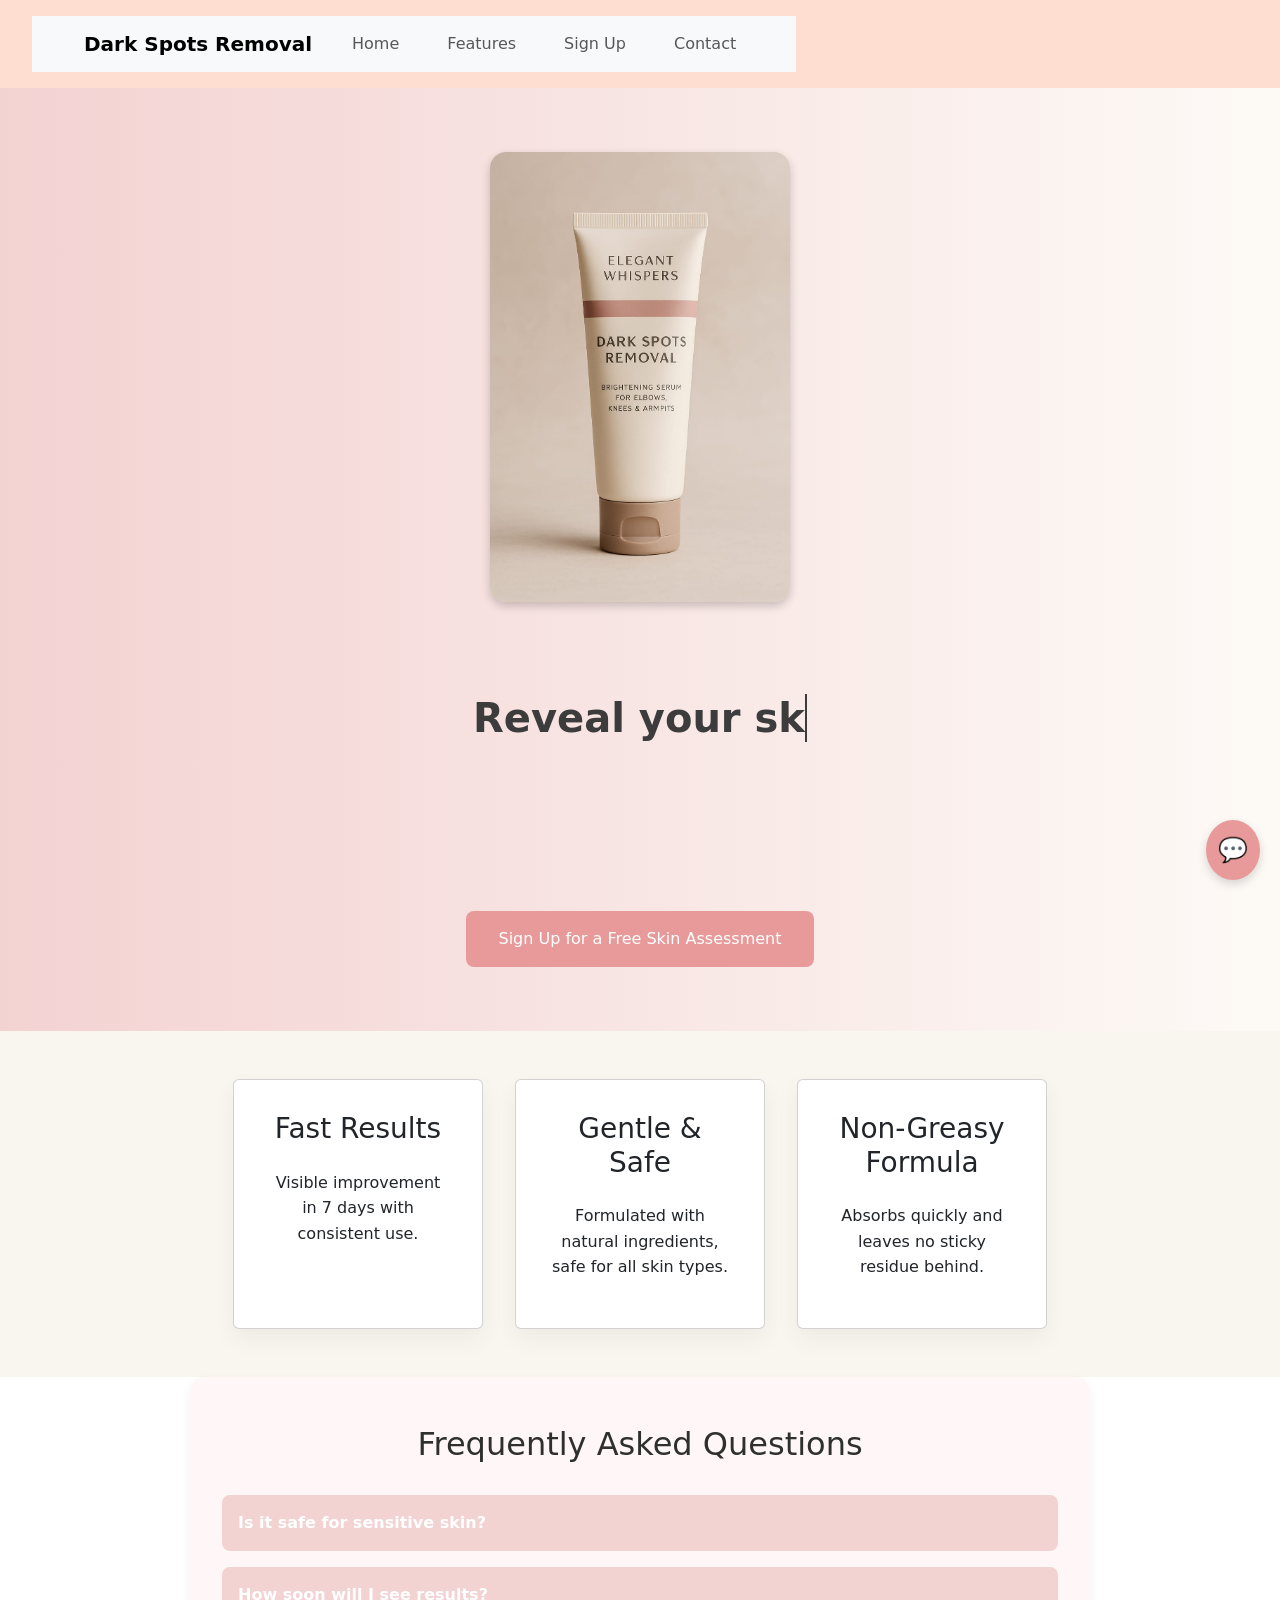
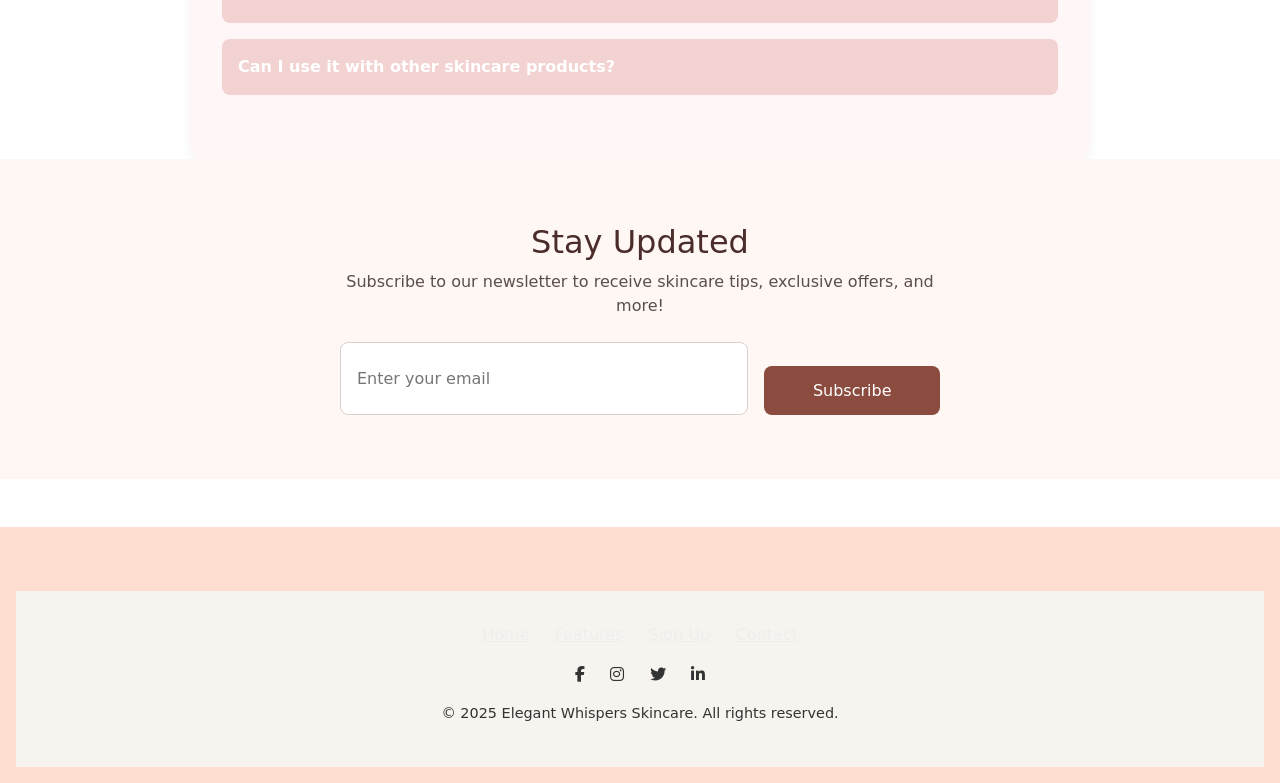
==== index.html @ 4cd81571 "Completed" ====
<!DOCTYPE html>
<html lang="en">
<head>
  <meta charset="UTF-8" />
  <meta name="viewport" content="width=device-width, initial-scale=1.0"/>
  <title>Dark Spots Removal</title>
  <link rel="stylesheet" href="style.css">
  <link rel="stylesheet" href="https://cdnjs.cloudflare.com/ajax/libs/font-awesome/6.5.0/css/all.min.css">
  <!-- Animate on Scroll CSS -->
  <link href="https://unpkg.com/aos@2.3.1/dist/aos.css" rel="stylesheet" />
  <!-- Bootstrap CSS -->
  <link href="https://cdn.jsdelivr.net/npm/bootstrap@5.3.0/dist/css/bootstrap.min.css" rel="stylesheet">
  <meta name="description" content="Fade dark spots on elbows, knees, and armpits in just 7 days with our natural, dermatologist-tested serum." />
<meta name="keywords" content="dark spot removal, skincare, serum, hyperpigmentation, natural ingredients" />
<meta name="author" content="Elegant Whispers" />
<meta property="og:title" content="Dark Spots Removal by Elegant Whispers" />
<meta property="og:description" content="Reveal your skin's natural glow in just 7 days." />
<meta property="og:image" content="path-to-your-product-image.jpg" />
<meta property="og:type" content="website" />
</head>
<body>

  <header>
    <nav class="navbar navbar-expand-lg navbar-light bg-light px-4">
  <div class="container-fluid">
    
    <!-- Left: Brand name -->
    <a class="navbar-brand fw-bold" href="#">Dark Spots Removal</a>

    <!-- Right: Hamburger -->
    <button class="navbar-toggler" type="button" data-bs-toggle="collapse" data-bs-target="#navbarNav">
      <span class="navbar-toggler-icon"></span>
    </button>

    <!-- Collapsible nav links -->
    <div class="collapse navbar-collapse justify-content-end" id="navbarNav">
      <ul class="navbar-nav">
        <li class="nav-item"><a class="nav-link" href="index.html">Home</a></li>
        <li class="nav-item"><a class="nav-link" href="features.html">Features</a></li>
        <li class="nav-item"><a class="nav-link" href="sign-up.html">Sign Up</a></li>
        <li class="nav-item"><a class="nav-link" href="contact.html">Contact</a></li>
      </ul>
    </div>

  </div>
</nav>
  </header>

  <section class="hero">
  <img src="serum-tube.jpg" alt="Dark Spots Removal Serum" style="max-width: 300px; border-radius: 1rem; box-shadow: 0 4px 10px rgba(0,0,0,0.2); margin-bottom: 1.5rem;" />
  <div class="typing-container">
  <h2 class="typing-text" id="typing-text">Reveal Your Skin's Natural Glow</h2>
  </div>
  <p data-aos="fade-up">Our gentle, dermatologist-tested formula fades dark spots on elbows, knees, and armpits in just 7 days.</p>
  <button onclick="location.href='sign-up.html'" data-aos="fade-up">Sign Up for a Free Skin Assessment</button>
</section>

  <section class="features">
    <div class="card" data-aos="fade-up">
      <h3>Fast Results</h3>
      <p>Visible improvement in 7 days with consistent use.</p>
    </div>
    <div class="card" data-aos="fade-up">
      <h3>Gentle & Safe</h3>
      <p>Formulated with natural ingredients, safe for all skin types.</p>
    </div>
    <div class="card" data-aos="fade-up">
      <h3>Non-Greasy Formula</h3>
      <p>Absorbs quickly and leaves no sticky residue behind.</p>
    </div>
  </section>

  <section class="faq">
  <h2 data-aos="fade-up">Frequently Asked Questions</h2>
  <div class="faq-item" data-aos="fade-up">
    <button class="faq-question">Is it safe for sensitive skin?</button>
    <div class="faq-answer">
      <p>Yes, our formula is dermatologist-tested and made with natural ingredients, making it safe for all skin types including sensitive skin.</p>
    </div>
  </div>
  <div class="faq-item" data-aos="fade-up">
    <button class="faq-question">How soon will I see results?</button>
    <div class="faq-answer">
      <p>Most users see visible improvements within 7 days of consistent application.</p>
    </div>
  </div>
  <div class="faq-item" data-aos="fade-up">
    <button class="faq-question">Can I use it with other skincare products?</button>
    <div class="faq-answer">
      <p>Absolutely! It layers well with moisturizers, sunscreens, and other skincare treatments.</p>
    </div>
  </div>
</section>

<!-- Newsletter Subscription Section -->
<section class="newsletter-section">
  <div class="newsletter-container" data-aos="fade-up">
    <h2 data-aos="fade-up">Stay Updated</h2>
    <p data-aos="fade-up">Subscribe to our newsletter to receive skincare tips, exclusive offers, and more!</p>
    <form class="newsletter-form">
      <input type="email" placeholder="Enter your email" required>
      <button type="submit" data-aos="fade-up">Subscribe</button>
    </form>
  </div>
</section>

  <footer>
    <footer style="background-color: #f7f3ef; color: #333; padding: 2rem 1rem; text-align: center;">
  <div style="margin-bottom: 1rem;">
    <a href="index.html" style="color: #eee; margin: 0 10px;">Home</a>
    <a href="features.html" style="color: #eee; margin: 0 10px;">Features</a>
    <a href="sign-up.html" style="color: #eee; margin: 0 10px;">Sign Up</a>
    <a href="contact.html" style="color: #eee; margin: 0 10px;">Contact</a>
  </div>

  <!-- Social Media Icons -->
  <div style="margin-bottom: 1rem;">
    <a href="#" style="color: #333; margin: 0 10px;"><i class="fab fa-facebook-f"></i></a>
    <a href="#" style="color: #333; margin: 0 10px;"><i class="fab fa-instagram"></i></a>
    <a href="#" style="color: #333; margin: 0 10px;"><i class="fab fa-twitter"></i></a>
    <a href="#" style="color: #333; margin: 0 10px;"><i class="fab fa-linkedin-in"></i></a>
  </div>

  <p style="font-size: 0.9rem;">&copy; 2025 Elegant Whispers Skincare. All rights reserved.</p>
</footer>
  </footer>

  <!-- Chatbot UI -->
<div id="chatbot-container">
  <div id="chatbot-icon" onclick="toggleChatbot()">💬</div>
  <div id="chatbot-window">
    <div id="chatbot-header">Ask Us Anything!</div>
    <div id="chatbot-messages"></div>
    <input type="text" id="chatbot-input" placeholder="Type your question..." onkeydown="handleChat(event)">
  </div>
</div>
<!-- Back to Top Button -->
<button id="backToTop" title="Go to top">↑</button>
  
  <script src="script.js"></script>
  <!-- AOS JS -->
<script src="https://unpkg.com/aos@2.3.1/dist/aos.js"></script>
<script>
  AOS.init();
</script>
<script>
  document.addEventListener("DOMContentLoaded", function () {
    const messages = [
      "Reveal your skin's natural glow",
      "Say goodbye to dark spots",
      "Hello to even-toned skin"
    ];
    const typingElement = document.getElementById("typing-text");
    let messageIndex = 0;
    let charIndex = 0;
    let isDeleting = false;

    function typeEffect() {
      const currentMessage = messages[messageIndex];
      const visibleText = currentMessage.substring(0, charIndex);
      typingElement.textContent = visibleText;

      if (!isDeleting && charIndex < currentMessage.length) {
        charIndex++;
        setTimeout(typeEffect, 100);
      } else if (isDeleting && charIndex > 0) {
        charIndex--;
        setTimeout(typeEffect, 60);
      } else {
        if (!isDeleting) {
          isDeleting = true;
          setTimeout(typeEffect, 1000); // Wait before deleting
        } else {
          isDeleting = false;
          messageIndex = (messageIndex + 1) % messages.length;
          setTimeout(typeEffect, 300);
        }
      }
    }

    typeEffect();
  });
</script>

<script>// Show button after scrolling 100px
window.onscroll = function () {
  const btn = document.getElementById("backToTop");
  if (document.body.scrollTop > 100 || document.documentElement.scrollTop > 100) {
    btn.style.display = "block";
  } else {
    btn.style.display = "none";
  }
};

// Scroll to top smoothly on click
document.getElementById("backToTop").addEventListener("click", function () {
  window.scrollTo({
    top: 0,
    behavior: 'smooth'
  });
});</script>

<!-- Bootstrap JS -->
<script src="https://cdn.jsdelivr.net/npm/bootstrap@5.3.0/dist/js/bootstrap.bundle.min.js"></script>


</body>
</html>
---- style.css ----
body {
      font-family: Arial, sans-serif;
      margin: 0;
      padding: 0;
      background-color: #fdfaf6;
      color: #333;
    }

    header {
      background-color: #f1e9dc;
      padding: 60px 20px;
      text-align: center;
    }

    header h1 {
      font-size: 36px;
      margin-bottom: 10px;
    }

    header p {
      font-size: 18px;
      margin-bottom: 20px;
      max-width: 600px;
      margin-left: auto;
      margin-right: auto;
    }

    .cta-button {
      background-color: #bfa181;
      color: white;
      padding: 12px 24px;
      border: none;
      border-radius: 6px;
      font-size: 16px;
      cursor: pointer;
      text-decoration: none;
    }

    .overview {
      display: flex;
      flex-wrap: wrap;
      align-items: center;
      padding: 40px 20px;
      background-color: #fff;
    }

    .overview-text {
      flex: 1;
      padding: 20px;
    }

    .overview-image {
      flex: 1;
      padding: 20px;
    }

    .overview-image img {
      width: 100%;
      max-width: 400px;
      border-radius: 10px;
    }

    .features {
      padding: 40px 20px;
      background-color: #f9f5ef;
    }

    .features h2 {
      text-align: center;
      margin-bottom: 30px;
    }

    .feature-cards {
      display: flex;
      flex-wrap: wrap;
      justify-content: center;
      gap: 20px;
    }

    .card {
      background-color: white;
      border: 1px solid #e6e2dc;
      border-radius: 8px;
      padding: 20px;
      max-width: 250px;
      text-align: center;
      transition: box-shadow 0.3s;
    }

    .card:hover {
      box-shadow: 0 0 10px rgba(0, 0, 0, 0.1);
    }

    .card a {
      color: #bfa181;
      text-decoration: none;
      font-weight: bold;
    }

    footer {
      background-color: #f1e9dc;
      text-align: center;
      padding: 30px 20px;
    }

    footer p {
      margin-bottom: 10px;
    }

    /* index.html styles */
    :root {
      --background: #fdfaf6;
      --rose: #f3d2d2;
      --taupe: #c9b9a6;
      --charcoal: #2f2f2f;
      --coral: #e89a9a;
      --coral-dark: #d47c7c;
    }

    body {
      margin: 0;
      font-family: 'Segoe UI', sans-serif;
      background: var(--background);
      color: var(--charcoal);
    }

    header {
      background: var(--rose);
      padding: 1rem 2rem;
      display: flex;
      justify-content: space-between;
      align-items: center;
    }

    header h1 {
      font-size: 1.8rem;
      margin: 0;
    }

    nav a {
      margin-left: 1.5rem;
      text-decoration: none;
      color: var(--charcoal);
      font-weight: bold;
    }

    .hero {
      background: linear-gradient(to right, #f3d2d2, #fdfaf6);
      text-align: center;
      padding: 4rem 2rem;
    }

    .hero h2 {
      font-size: 2.5rem;
      margin-bottom: 1rem;
    }

    .hero p {
      font-size: 1.1rem;
      max-width: 600px;
      margin: auto;
    }

    .hero button {
      margin-top: 2rem;
      padding: 1rem 2rem;
      background: var(--coral);
      border: none;
      border-radius: 8px;
      color: white;
      font-size: 1rem;
      cursor: pointer;
      transition: background 0.3s;
    }

    .hero button:hover {
      background: var(--coral-dark);
    }

    .features {
      display: flex;
      justify-content: center;
      flex-wrap: wrap;
      padding: 3rem 2rem;
      gap: 2rem;
    }

    .card {
      background: white;
      width: 280px;
      padding: 1.5rem;
      border-radius: 15px;
      box-shadow: 0 4px 12px rgba(0,0,0,0.1);
      transition: transform 0.3s ease, box-shadow 0.3s ease;
      cursor: pointer;
    }

    .card:hover {
      transform: scale(1.05);
      box-shadow: 0 8px 20px rgba(0,0,0,0.15);
    }

    .card h3 {
      margin-top: 0;
    }

    footer {
      background: var(--taupe);
      color: white;
      text-align: center;
      padding: 2rem;
      margin-top: 4rem;
    }

    .cta-link {
      display: block;
      margin-top: 1rem;
      color: white;
      text-decoration: underline;
    }

    body::before {
  content: "";
  position: absolute;
  top: -100px;
  right: -100px;
  width: 200px;
  height: 200px;
  background: var(--rose);
  border-radius: 50%;
  z-index: -1;
  opacity: 0.2;
}

.faq {
  padding: 3rem 2rem;
  background: #fff7f7;
  max-width: 900px;
  margin: auto;
  border-radius: 15px;
  box-shadow: 0 4px 12px rgba(0,0,0,0.05);
}

.faq h2 {
  text-align: center;
  margin-bottom: 2rem;
  color: var(--charcoal);
}

.faq-item {
  margin-bottom: 1rem;
}

.faq-question {
  width: 100%;
  text-align: left;
  background: var(--rose);
  border: none;
  padding: 1rem;
  font-size: 1rem;
  font-weight: bold;
  cursor: pointer;
  border-radius: 8px;
  transition: background 0.3s ease;
}

.faq-question:hover {
  background: var(--coral);
  color: white;
}

.faq-answer {
  max-height: 0;
  overflow: hidden;
  transition: max-height 0.4s ease;
  background: #fff;
  padding: 0 1rem;
  border-left: 3px solid var(--coral);
}

.faq-answer p {
  margin: 0.5rem 0;
  color: var(--charcoal);
}

/* contact.html styles */
:root {
      --background: #fdfaf6;
      --rose: #f3d2d2;
      --taupe: #c9b9a6;
      --charcoal: #2f2f2f;
      --coral: #e89a9a;
      --coral-dark: #d47c7c;
    }

    body {
      margin: 0;
      font-family: 'Segoe UI', sans-serif;
      background: var(--background);
      color: var(--charcoal);
    }

    header {
      background: var(--rose);
      padding: 1rem 2rem;
      display: flex;
      justify-content: space-between;
      align-items: center;
    }

    header h1 {
      font-size: 1.8rem;
      margin: 0;
    }

    nav a {
      margin-left: 1.5rem;
      text-decoration: none;
      color: var(--charcoal);
      font-weight: bold;
    }

    .contact-section {
      padding: 3rem 2rem;
      max-width: 600px;
      margin: auto;
      background: white;
      border-radius: 12px;
      box-shadow: 0 4px 16px rgba(0,0,0,0.1);
      margin-top: 4rem;
      animation: fadeIn 0.8s ease forwards;
    }

    .contact-section h2 {
      text-align: center;
      margin-bottom: 1.5rem;
    }

    form label {
      display: block;
      margin: 1rem 0 0.3rem;
      font-weight: bold;
    }

    form input, form textarea {
      width: 100%;
      padding: 0.8rem;
      border: 1px solid #ccc;
      border-radius: 8px;
      font-size: 1rem;
    }

    form textarea {
      resize: vertical;
      min-height: 120px;
    }

    button[type="submit"] {
      background: var(--coral);
      color: white;
      border: none;
      padding: 1rem 2rem;
      font-size: 1rem;
      border-radius: 8px;
      cursor: pointer;
      margin-top: 1.5rem;
      transition: background 0.3s;
    }

    button[type="submit"]:hover {
      background: var(--coral-dark);
    }

    .message {
      text-align: center;
      margin-top: 1rem;
      font-weight: bold;
      color: green;
    }

    footer {
      background: var(--taupe);
      color: white;
      text-align: center;
      padding: 2rem;
      margin-top: 4rem;
    }

    @keyframes fadeIn {
      from {
        opacity: 0;
        transform: translateY(20px);
      }
      to {
        opacity: 1;
        transform: translateY(0);
      }
    }

    /* sing-up.html styles */
    :root {
      --background: #fdfaf6;
      --rose: #f3d2d2;
      --taupe: #c9b9a6;
      --charcoal: #2f2f2f;
      --coral: #e89a9a;
      --coral-dark: #d47c7c;
    }

    body {
      margin: 0;
      font-family: 'Segoe UI', sans-serif;
      background: var(--background);
      color: var(--charcoal);
    }

    header {
      background: var(--rose);
      padding: 1rem 2rem;
      display: flex;
      justify-content: space-between;
      align-items: center;
    }

    header h1 {
      font-size: 1.8rem;
      margin: 0;
    }

    nav a {
      margin-left: 1.5rem;
      text-decoration: none;
      color: var(--charcoal);
      font-weight: bold;
    }

    main {
      max-width: 600px;
      margin: 3rem auto;
      background: white;
      padding: 2rem;
      border-radius: 15px;
      box-shadow: 0 8px 20px rgba(0,0,0,0.05);
    }

    .progress-steps {
      display: flex;
      justify-content: space-between;
      margin-bottom: 2rem;
      padding: 1rem;
      border-radius: 10px;
      background: #f9f2f2;
      box-shadow: 0 2px 6px rgba(0,0,0,0.05);
    }

    .step {
      flex: 1;
      text-align: center;
      font-weight: bold;
      color: #aaa;
      position: relative;
    }

    .step.active {
      color: var(--coral-dark);
    }

    .step::before {
      content: '';
      width: 16px;
      height: 16px;
      border-radius: 50%;
      background: #ccc;
      display: block;
      margin: 0 auto 0.5rem;
    }

    .step.active::before {
      background: var(--coral-dark);
    }

    form {
      display: flex;
      flex-direction: column;
    }

    label {
      margin-bottom: 0.5rem;
      font-weight: bold;
    }

    input, textarea {
      padding: 0.8rem;
      margin-bottom: 1.5rem;
      border: 1px solid #ccc;
      border-radius: 8px;
      font-size: 1rem;
    }

    button {
      padding: 1rem;
      background: var(--coral);
      color: white;
      border: none;
      border-radius: 8px;
      font-size: 1rem;
      cursor: pointer;
      transition: background 0.3s;
    }

    button:hover {
      background: var(--coral-dark);
    }

    footer {
      background: var(--taupe);
      color: white;
      text-align: center;
      padding: 2rem;
      margin-top: 4rem;
    }

    .cta-link {
      display: block;
      margin-top: 1rem;
      color: white;
      text-decoration: underline;
    }

    /* features.html styles */
    body {
      font-family: 'Poppins', sans-serif;
      background-color: #fff9f5;
      margin: 0;
      padding: 0;
      color: #333;
    }header {
  background-color: #ffded2;
  padding: 1rem 2rem;
  display: flex;
  justify-content: space-between;
  align-items: center;
}

nav a {
  margin: 0 1rem;
  text-decoration: none;
  color: #5e3a32;
  font-weight: 500;
}

main {
  padding: 3rem 2rem;
  max-width: 1200px;
  margin: auto;
}

h1 {
  font-size: 2.5rem;
  text-align: center;
  margin-bottom: 2rem;
  color: #5e3a32;
}

.features-grid {
  display: grid;
  grid-template-columns: repeat(auto-fit, minmax(250px, 1fr));
  gap: 2rem;
}

.card {
  background-color: #fff;
  border-radius: 1rem;
  padding: 2rem;
  box-shadow: 0 10px 25px rgba(0, 0, 0, 0.05);
  transition: transform 0.3s ease;
  cursor: pointer;
}

.card:hover {
  transform: scale(1.05);
}

.card h2 {
  color: #d66f61;
  font-size: 1.4rem;
}

.card p {
  margin-top: 1rem;
  line-height: 1.6;
}

footer {
  background-color: #ffded2;
  text-align: center;
  padding: 1rem;
  margin-top: 3rem;
  color: #5e3a32;
}

footer a {
  color: #5e3a32;
  text-decoration: underline;
}

/* chatbot style */
  #chatbot-container {
    position: fixed;
    bottom: 20px;
    right: 20px;
    font-family: 'Segoe UI', sans-serif;
    z-index: 9999;
  }

  #chatbot-icon {
    background-color: #e89a9a;
    color: white;
    padding: 12px;
    border-radius: 50%;
    font-size: 24px;
    cursor: pointer;
    box-shadow: 0 4px 10px rgba(0, 0, 0, 0.15);
  }

  #chatbot-window {
    display: none;
    flex-direction: column;
    width: 280px;
    height: 350px;
    background: white;
    border: 1px solid #ccc;
    border-radius: 15px;
    overflow: hidden;
    box-shadow: 0 8px 20px rgba(0, 0, 0, 0.15);
    margin-top: 10px;
  }

  #chatbot-header {
    background-color: #f3d2d2;
    padding: 1rem;
    font-weight: bold;
    text-align: center;
    color: #2f2f2f;
  }

  #chatbot-messages {
    flex-grow: 1;
    padding: 1rem;
    overflow-y: auto;
    font-size: 0.95rem;
  }

  #chatbot-input {
    border: none;
    border-top: 1px solid #eee;
    padding: 0.8rem;
    width: 100%;
    outline: none;
    font-size: 0.95rem;
  }

  .chatbot-bubble {
    background: #f3d2d2;
    margin: 0.3rem 0;
    padding: 0.6rem 1rem;
    border-radius: 10px;
    max-width: 80%;
  }

  .user-msg {
    background: #c9b9a6;
    align-self: flex-end;
    color: white;
  }

  @media (max-width: 768px) {
  header {
    flex-direction: column;
    text-align: center;
  }

  nav a {
    display: block;
    margin: 0.5rem 0;
  }

  .features {
    flex-direction: column;
    align-items: center;
  }

  .hero h2 {
    font-size: 1.8rem;
  }

  .hero p {
    font-size: 1rem;
  }
}



/* typing text CSS */
.typing-container {
  display: flex;
  justify-content: center;
  align-items: center;
  height: 200px; /* Adjust as needed */
  text-align: center;
}

.typing-text {
  font-size: 2.2rem;
  font-weight: bold;
  color: #3c3c3c;
  white-space: nowrap;
  overflow: hidden;
  border-right: 2px solid #3c3c3c;
  width: fit-content;
  animation: blink-caret 0.75s step-end infinite;
}

@keyframes blink-caret {
  from, to {
    border-color: transparent;
  }
  50% {
    border-color: #3c3c3c;
  }
}

/* back to the top */
#backToTop {
 /* Hidden by default */
  position: fixed;
  bottom: 80px;
  right: 30px;
  z-index: 99;
  font-size: 20px;
  background-color: #dbb49c; /* Brand beige-pink */
  color: white;
  border: none;
  outline: none;
  padding: 12px 16px;
  border-radius: 8px;
  cursor: pointer;
  box-shadow: 0 4px 12px rgba(0, 0, 0, 0.2);
  transition: opacity 0.3s ease;
}

#backToTop:hover {
  background-color: #b88b70; /* Slightly darker for hover */
}


  .navbar {
    background-color: #f8f4f0; /* match your soft beige/ivory tone */
  }

  .navbar-nav .nav-link {
    font-weight: 500;
    transition: color 0.3s;
  }

  .navbar-nav .nav-link:hover {
    color: #d4a373; /* match your warm accent color */
  }

  .navbar-brand {
    color: #222;
  }

  /* General fix to prevent horizontal scroll */
body {
  overflow-x: hidden;
}

/* Align navbar items properly on small screens */
@media (max-width: 768px) {
  .navbar-brand {
    font-size: 1.1rem;
    margin-right: auto;
  }

  .navbar-toggler {
    margin-left: auto; /* Push hamburger to right */
    margin-right: 0;
  }

  .navbar-collapse {
    text-align: left;
  }
}

/* Optional: Tweak form width for small screens */
@media (max-width: 576px) {
  form {
    padding: 0 15px;
  }
}

@media (max-width: 768px) {
  .navbar-brand {
    font-size: 1.1rem;
  }

  .navbar-toggler {
    margin-left: auto;
  }

  body {
    overflow-x: hidden;
  }
}

/* Newsletter Section */
.newsletter-section {
  background-color: #fef7f3;
  padding: 4rem 1rem;
  text-align: center;
}

.newsletter-container {
  max-width: 600px;
  margin: auto;
}

.newsletter-container h2 {
  color: #4a2c2a;
  font-size: 2rem;
  margin-bottom: 0.5rem;
}

.newsletter-container p {
  color: #5a4e4c;
  font-size: 1rem;
  margin-bottom: 1.5rem;
}

.newsletter-form {
  display: flex;
  flex-direction: column;
  gap: 1rem;
}

.newsletter-form input {
  padding: 0.8rem 1rem;
  border: 1px solid #d9cfcf;
  border-radius: 8px;
  font-size: 1rem;
}

.newsletter-form button {
  background-color: #8b4c3f;
  color: #fff;
  padding: 0.8rem 1rem;
  border: none;
  border-radius: 8px;
  font-size: 1rem;
  cursor: pointer;
  transition: background-color 0.3s ease;
}

.newsletter-form button:hover {
  background-color: #6f372f;
}

/* Responsive */
@media (min-width: 600px) {
  .newsletter-form {
    flex-direction: row;
    justify-content: center;
  }

  .newsletter-form input {
    width: 70%;
  }

  .newsletter-form button {
    width: 30%;
  }
}
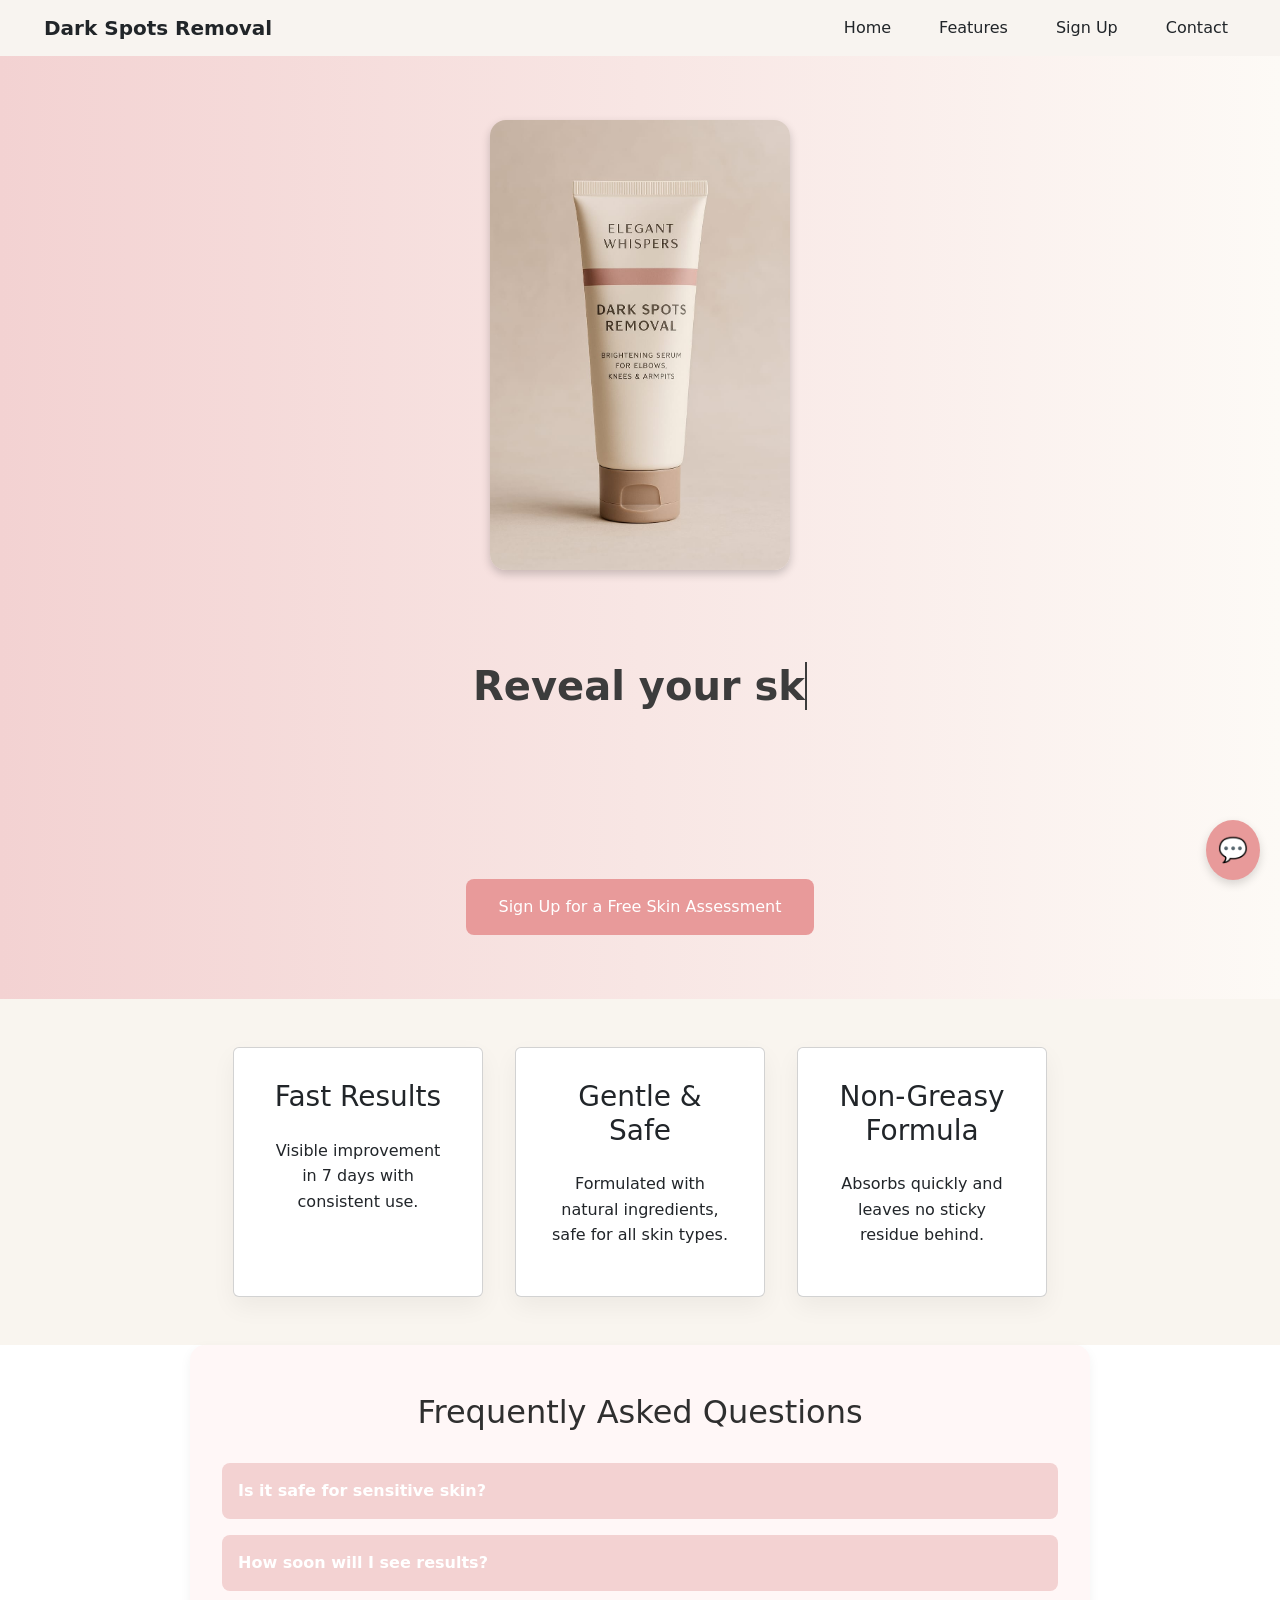
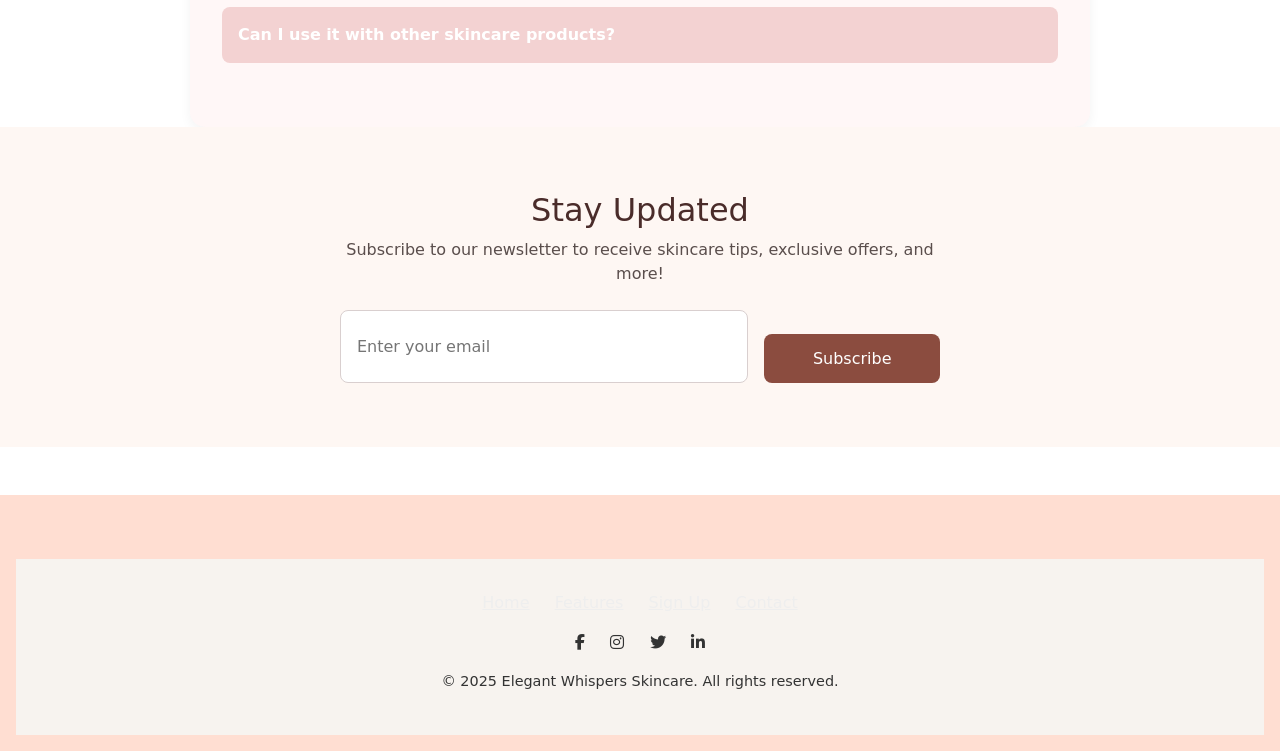
==== commit f0e3d5a9: "Made some changes" ====
--- a/index.html
+++ b/index.html
@@ -20,33 +20,24 @@
 </head>
 <body>
 
-  <header>
-    <nav class="navbar navbar-expand-lg navbar-light bg-light px-4">
-  <div class="container-fluid">
-    
-    <!-- Left: Brand name -->
-    <a class="navbar-brand fw-bold" href="#">Dark Spots Removal</a>
+    <nav class="navbar navbar-expand-lg navbar-light px-3">
+    <div class="container-fluid">
+      <a class="navbar-brand fw-bold text-dark" href="index.html">Dark Spots Removal</a>
+      <button class="navbar-toggler" type="button" data-bs-toggle="collapse" data-bs-target="#navbarMenu" aria-controls="navbarNav" aria-expanded="false" aria-label="Toggle navigation">
+        <span class="navbar-toggler-icon"></span>
+      </button>
+      <div class="collapse navbar-collapse justify-content-end" id="navbarMenu">
+        <ul class="navbar-nav ms-auto">
+          <li class="nav-item"><a class="nav-link text-dark" href="index.html">Home</a></li>
+          <li class="nav-item"><a class="nav-link text-dark" href="features.html">Features</a></li>
+          <li class="nav-item"><a class="nav-link text-dark "href=" sign-up.html">Sign Up</a></li>
+          <li class="nav-item"><a class="nav-link text-dark "href="contact.html">Contact</a></li>
+        </ul>
+      </div>
+    </div>
+  </nav>
 
-    <!-- Right: Hamburger -->
-    <button class="navbar-toggler" type="button" data-bs-toggle="collapse" data-bs-target="#navbarNav">
-      <span class="navbar-toggler-icon"></span>
-    </button>
-
-    <!-- Collapsible nav links -->
-    <div class="collapse navbar-collapse justify-content-end" id="navbarNav">
-      <ul class="navbar-nav">
-        <li class="nav-item"><a class="nav-link" href="index.html">Home</a></li>
-        <li class="nav-item"><a class="nav-link" href="features.html">Features</a></li>
-        <li class="nav-item"><a class="nav-link" href="sign-up.html">Sign Up</a></li>
-        <li class="nav-item"><a class="nav-link" href="contact.html">Contact</a></li>
-      </ul>
-    </div>
-
-  </div>
-</nav>
-  </header>
-
-  <section class="hero">
+  <section class="hero" id="index.html">
   <img src="serum-tube.jpg" alt="Dark Spots Removal Serum" style="max-width: 300px; border-radius: 1rem; box-shadow: 0 4px 10px rgba(0,0,0,0.2); margin-bottom: 1.5rem;" />
   <div class="typing-container">
   <h2 class="typing-text" id="typing-text">Reveal Your Skin's Natural Glow</h2>
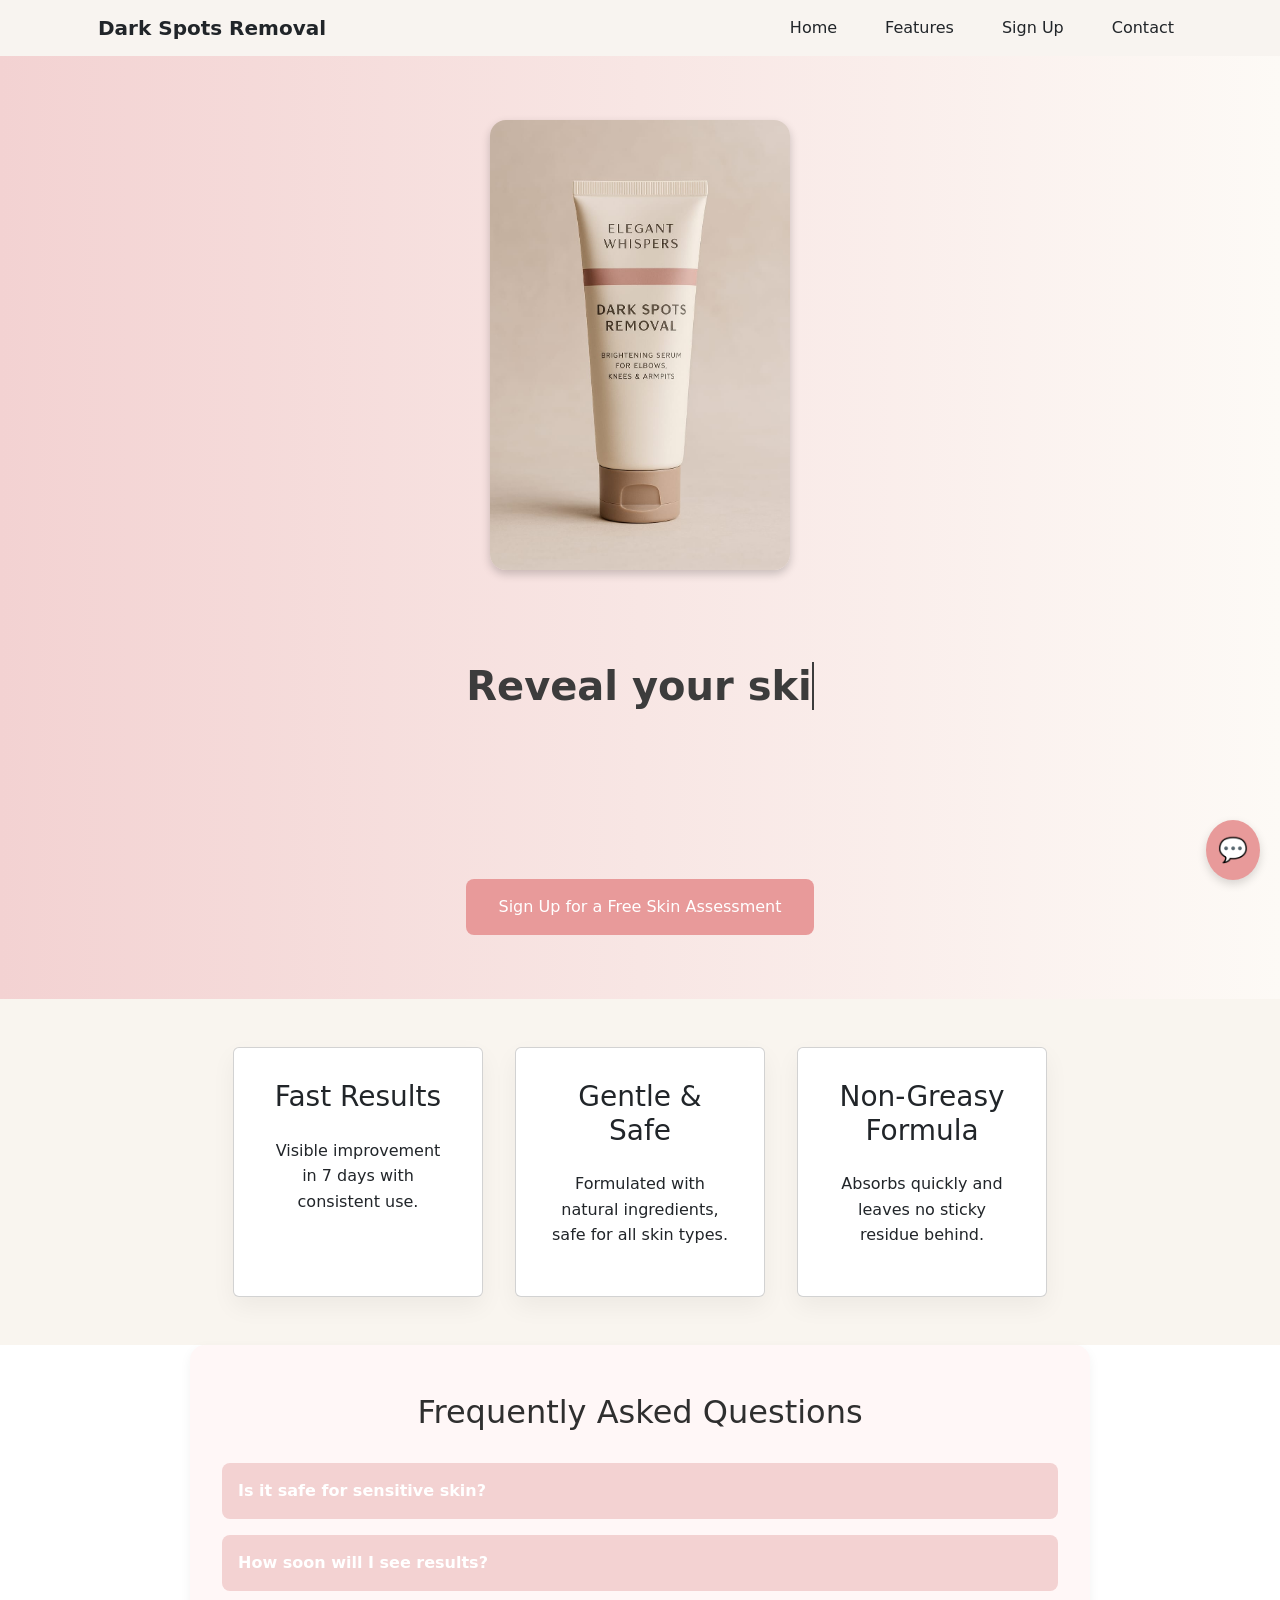
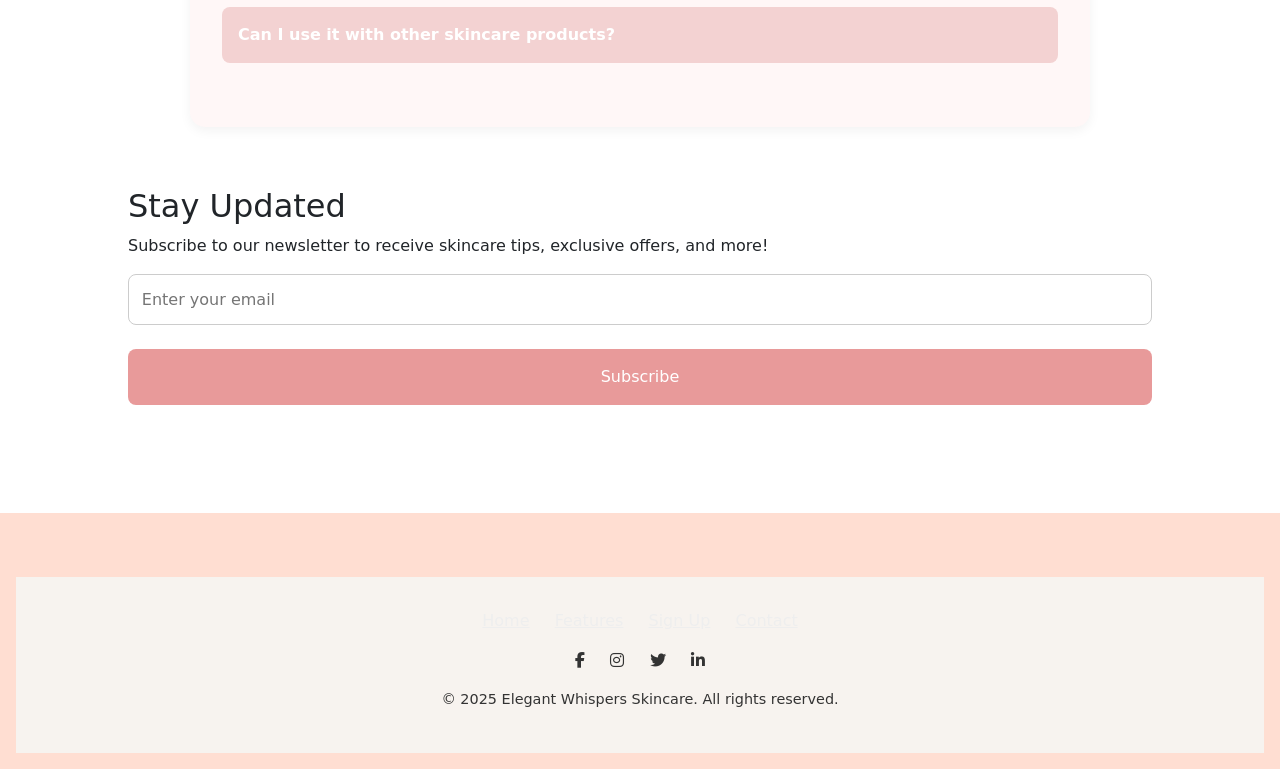
==== commit 85341324: "Design Review" ====
--- a/index.html
+++ b/index.html
@@ -21,7 +21,7 @@
 <body>
 
     <nav class="navbar navbar-expand-lg navbar-light px-3">
-    <div class="container-fluid">
+    <div class="container">
       <a class="navbar-brand fw-bold text-dark" href="index.html">Dark Spots Removal</a>
       <button class="navbar-toggler" type="button" data-bs-toggle="collapse" data-bs-target="#navbarMenu" aria-controls="navbarNav" aria-expanded="false" aria-label="Toggle navigation">
         <span class="navbar-toggler-icon"></span>
--- a/style.css
+++ b/style.css
@@ -1,9 +1,41 @@
+* {
+  box-sizing: border-box;
+  padding: 0;
+  margin: 0;
+}
+
+body {
+  margin: 0;
+  font-family: 'Segoe UI', sans-serif;
+  line-height: 1.6;
+  background-color: #fffaf8;
+  color: #3b3b3b;
+}
+
+section {
+  padding: 60px 10%;
+}
+
+/* @media (max-width: 768px) {
+  section {
+    padding: 40px 6%;
+  }
+}
+
+@media (max-width: 480px) {
+  section {
+    padding: 30px 5%;
+  }
+} */
+
 body {
       font-family: Arial, sans-serif;
       margin: 0;
       padding: 0;
       background-color: #fdfaf6;
       color: #333;
+      z-index: 1;
+      overflow-x: hidden;
     }
 
     header {
@@ -673,31 +705,6 @@
     align-self: flex-end;
     color: white;
   }
-
-  @media (max-width: 768px) {
-  header {
-    flex-direction: column;
-    text-align: center;
-  }
-
-  nav a {
-    display: block;
-    margin: 0.5rem 0;
-  }
-
-  .features {
-    flex-direction: column;
-    align-items: center;
-  }
-
-  .hero h2 {
-    font-size: 1.8rem;
-  }
-
-  .hero p {
-    font-size: 1rem;
-  }
-}
 
 
 
@@ -771,113 +778,4 @@
     color: #222;
   }
 
-  /* General fix to prevent horizontal scroll */
-body {
-  overflow-x: hidden;
-}
-
-/* Align navbar items properly on small screens */
-@media (max-width: 768px) {
-  .navbar-brand {
-    font-size: 1.1rem;
-    margin-right: auto;
-  }
-
-  .navbar-toggler {
-    margin-left: auto; /* Push hamburger to right */
-    margin-right: 0;
-  }
-
-  .navbar-collapse {
-    text-align: left;
-  }
-}
-
-/* Optional: Tweak form width for small screens */
-@media (max-width: 576px) {
-  form {
-    padding: 0 15px;
-  }
-}
-
-@media (max-width: 768px) {
-  .navbar-brand {
-    font-size: 1.1rem;
-  }
-
-  .navbar-toggler {
-    margin-left: auto;
-  }
-
-  body {
-    overflow-x: hidden;
-  }
-}
-
-/* Newsletter Section */
-.newsletter-section {
-  background-color: #fef7f3;
-  padding: 4rem 1rem;
-  text-align: center;
-}
-
-.newsletter-container {
-  max-width: 600px;
-  margin: auto;
-}
-
-.newsletter-container h2 {
-  color: #4a2c2a;
-  font-size: 2rem;
-  margin-bottom: 0.5rem;
-}
-
-.newsletter-container p {
-  color: #5a4e4c;
-  font-size: 1rem;
-  margin-bottom: 1.5rem;
-}
-
-.newsletter-form {
-  display: flex;
-  flex-direction: column;
-  gap: 1rem;
-}
-
-.newsletter-form input {
-  padding: 0.8rem 1rem;
-  border: 1px solid #d9cfcf;
-  border-radius: 8px;
-  font-size: 1rem;
-}
-
-.newsletter-form button {
-  background-color: #8b4c3f;
-  color: #fff;
-  padding: 0.8rem 1rem;
-  border: none;
-  border-radius: 8px;
-  font-size: 1rem;
-  cursor: pointer;
-  transition: background-color 0.3s ease;
-}
-
-.newsletter-form button:hover {
-  background-color: #6f372f;
-}
-
-/* Responsive */
-@media (min-width: 600px) {
-  .newsletter-form {
-    flex-direction: row;
-    justify-content: center;
-  }
-
-  .newsletter-form input {
-    width: 70%;
-  }
-
-  .newsletter-form button {
-    width: 30%;
-  }
-}+  
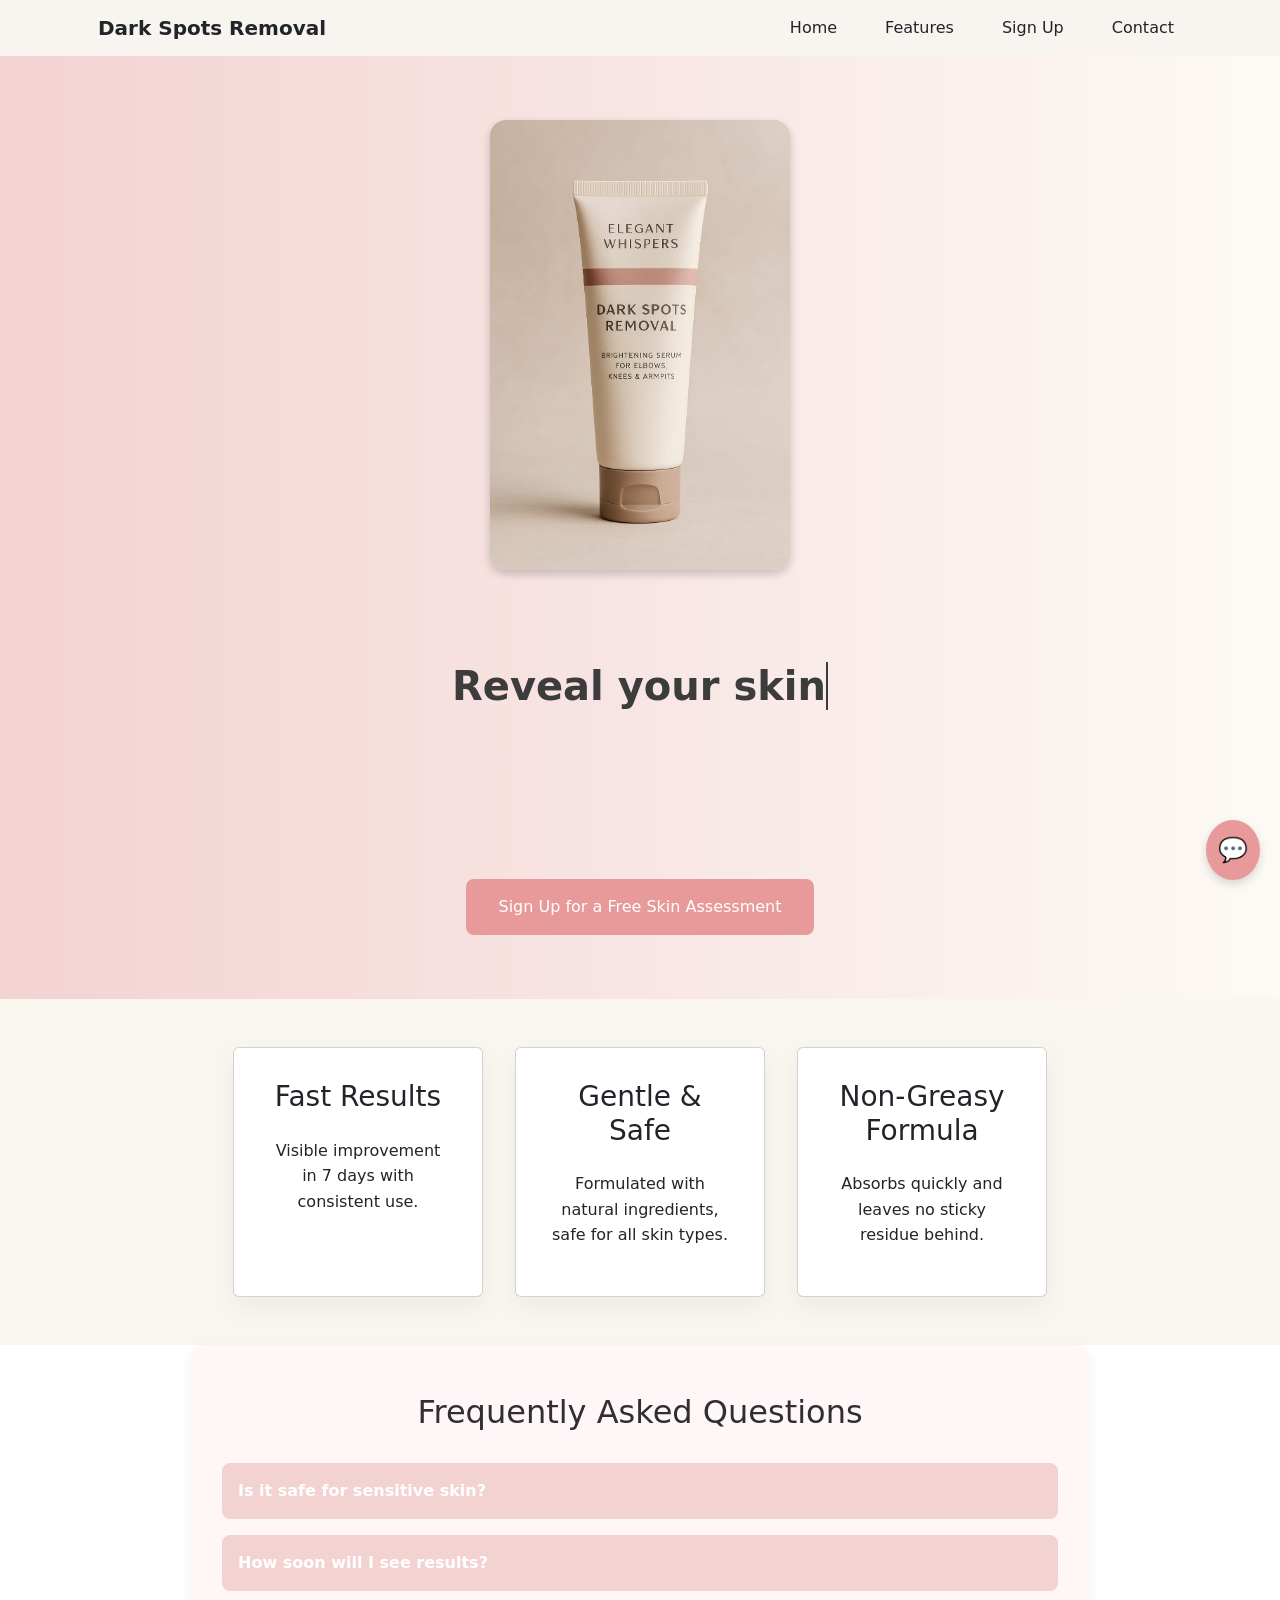
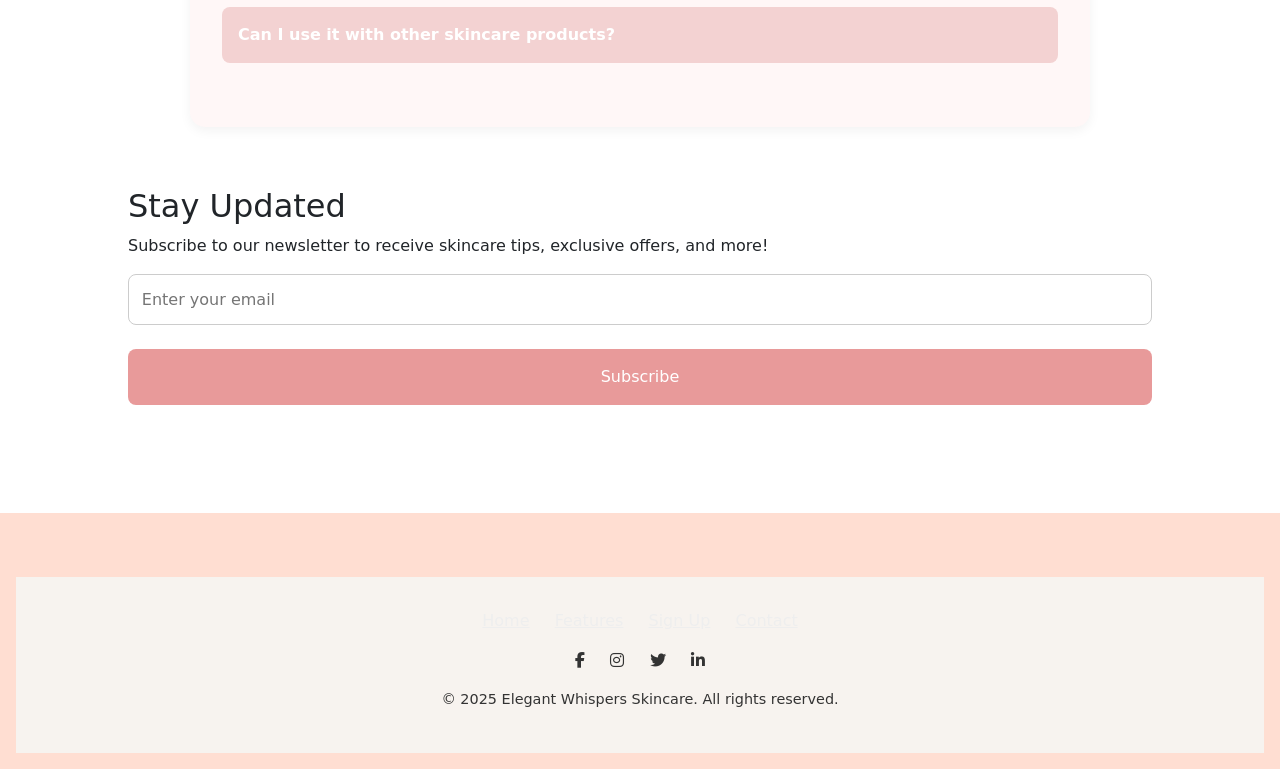
==== commit bd6bad33: "Testing" ====
--- a/index.html
+++ b/index.html
@@ -173,10 +173,10 @@
   });
 </script>
 
-<script>// Show button after scrolling 100px
+<script>// Show button after scrolling 50px
 window.onscroll = function () {
   const btn = document.getElementById("backToTop");
-  if (document.body.scrollTop > 100 || document.documentElement.scrollTop > 100) {
+  if (document.body.scrollTop > 100 || document.documentElement.scrollTop > 50) {
     btn.style.display = "block";
   } else {
     btn.style.display = "none";
--- a/style.css
+++ b/style.css
@@ -778,4 +778,51 @@
     color: #222;
   }
 
-  +  /* responsive styles */
+  @media (max-width: 576px) {
+    .navbar-brand {
+      font-size: 1.2rem;
+    }
+
+    .hero h1 {
+      font-size: 1.5rem;
+      text-align: center;
+    }
+
+    .hero .cta-button {
+      width: 100%;
+      margin-top: 10px;
+    }
+
+    .features .card {
+      margin-bottom: 20px;
+    }
+
+    .newsletter input, 
+    .newsletter button {
+      width: 100%;
+      margin-top: 10px;
+    }
+  }
+
+  @media(max-width: 768px) {
+    .navbar-nav {
+      text-align: center;
+    }
+
+    .hero img {
+      max-width: 100%;
+      height: auto;
+    }
+
+    .signup-form,
+    .contact-form {
+      padding: 20px;
+    }
+  }
+
+  @media(min-width: 1200px){
+    .container {
+      max-width: 1140px;
+    }
+  }
